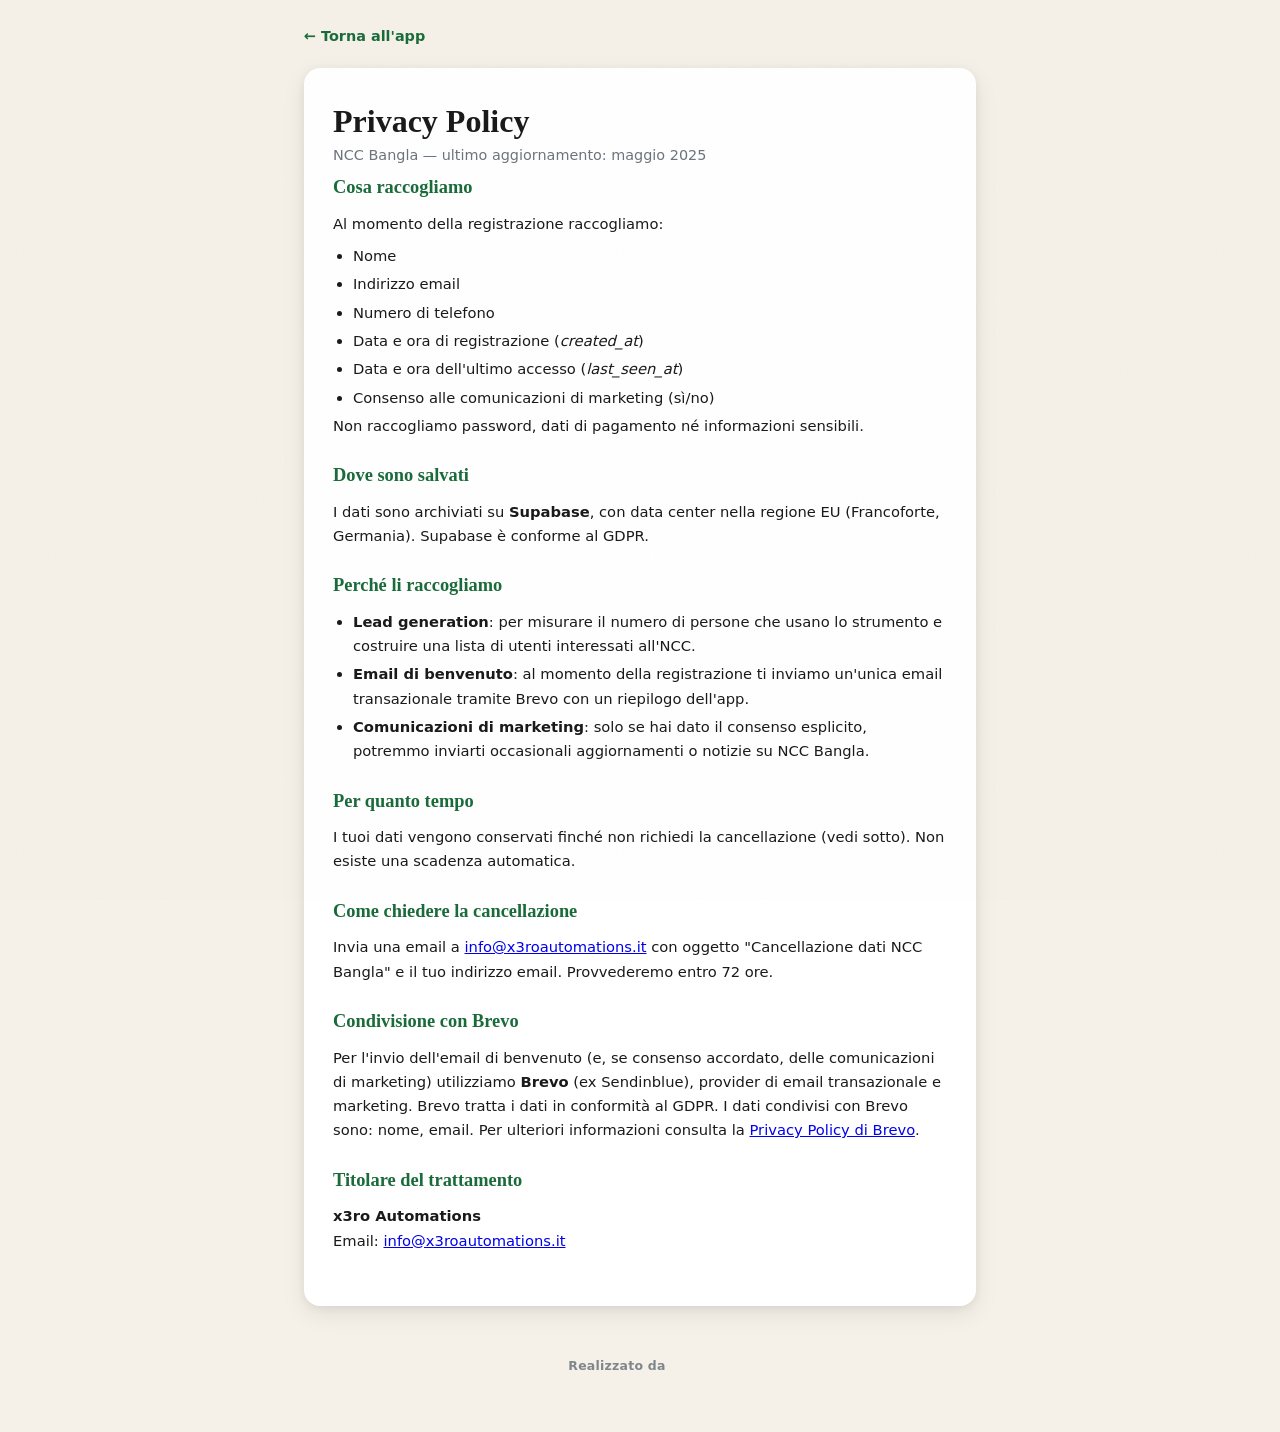
==== privacy.html @ bba124c1 "feat(splash): add splash.js logic and privacy.html page - splash.js (245 lines): module pattern, tab" ====
<!DOCTYPE html>
<html lang="it">
<head>
  <meta charset="UTF-8">
  <meta name="viewport" content="width=device-width, initial-scale=1.0">
  <title>Privacy Policy — NCC Bangla</title>
  <link rel="stylesheet" href="style.css?v=2">
</head>
<body>

  <div class="privacy-page">

    <a class="privacy-back-link" href="./index.html">&#8592; Torna all'app</a>

    <div class="card privacy-card">
      <h1>Privacy Policy</h1>
      <p class="privacy-subtitle">NCC Bangla — ultimo aggiornamento: maggio 2025</p>

      <section class="privacy-section">
        <h2>Cosa raccogliamo</h2>
        <p>Al momento della registrazione raccogliamo:</p>
        <ul>
          <li>Nome</li>
          <li>Indirizzo email</li>
          <li>Numero di telefono</li>
          <li>Data e ora di registrazione (<em>created_at</em>)</li>
          <li>Data e ora dell'ultimo accesso (<em>last_seen_at</em>)</li>
          <li>Consenso alle comunicazioni di marketing (sì/no)</li>
        </ul>
        <p>Non raccogliamo password, dati di pagamento né informazioni sensibili.</p>
      </section>

      <section class="privacy-section">
        <h2>Dove sono salvati</h2>
        <p>I dati sono archiviati su <strong>Supabase</strong>, con data center nella regione EU (Francoforte, Germania). Supabase è conforme al GDPR.</p>
      </section>

      <section class="privacy-section">
        <h2>Perché li raccogliamo</h2>
        <ul>
          <li><strong>Lead generation</strong>: per misurare il numero di persone che usano lo strumento e costruire una lista di utenti interessati all'NCC.</li>
          <li><strong>Email di benvenuto</strong>: al momento della registrazione ti inviamo un'unica email transazionale tramite Brevo con un riepilogo dell'app.</li>
          <li><strong>Comunicazioni di marketing</strong>: solo se hai dato il consenso esplicito, potremmo inviarti occasionali aggiornamenti o notizie su NCC Bangla.</li>
        </ul>
      </section>

      <section class="privacy-section">
        <h2>Per quanto tempo</h2>
        <p>I tuoi dati vengono conservati finché non richiedi la cancellazione (vedi sotto). Non esiste una scadenza automatica.</p>
      </section>

      <section class="privacy-section">
        <h2>Come chiedere la cancellazione</h2>
        <p>Invia una email a <a href="mailto:info@x3roautomations.it">info@x3roautomations.it</a> con oggetto "Cancellazione dati NCC Bangla" e il tuo indirizzo email. Provvederemo entro 72 ore.</p>
      </section>

      <section class="privacy-section">
        <h2>Condivisione con Brevo</h2>
        <p>Per l'invio dell'email di benvenuto (e, se consenso accordato, delle comunicazioni di marketing) utilizziamo <strong>Brevo</strong> (ex Sendinblue), provider di email transazionale e marketing. Brevo tratta i dati in conformità al GDPR. I dati condivisi con Brevo sono: nome, email. Per ulteriori informazioni consulta la <a href="https://www.brevo.com/it/legal/privacypolicy/" target="_blank" rel="noopener">Privacy Policy di Brevo</a>.</p>
      </section>

      <section class="privacy-section">
        <h2>Titolare del trattamento</h2>
        <p>
          <strong>x3ro Automations</strong><br>
          Email: <a href="mailto:info@x3roautomations.it">info@x3roautomations.it</a>
        </p>
      </section>

    </div>

    <footer class="app-footer">
      <span class="app-footer-text">Realizzato da</span>
      <a class="app-footer-link" href="https://x3roautomations.it" target="_blank" rel="noopener" title="X3RO Automations">
        <picture>
          <source media="(max-width: 640px)" srcset="x3ro-logo-sm.png">
          <img src="x3ro-logo.png" alt="X3RO Automations" class="app-footer-logo" loading="lazy" decoding="async" width="400" height="218">
        </picture>
      </a>
    </footer>

  </div>

</body>
</html>
---- style.css ----
/* ═══════════════════════════════════════
   NCC Exam Prep — style.css
   ═══════════════════════════════════════ */

/* 1. Reset + Custom Properties */
*, *::before, *::after { box-sizing: border-box; margin: 0; padding: 0; }

/* Global mobile tap improvements */
button, a, [role="button"] {
  -webkit-tap-highlight-color: transparent;
  touch-action: manipulation;
}

:root {
  --green:    #1a6b3a;
  --green-lt: #e8f5ee;
  --red:      #ce2b37;
  --red-lt:   #fdecea;
  --accent:   #e9c46a;

  --correct:  #2d6a4f;
  --correct-bg: #d8f3dc;
  --wrong:    #c1121f;
  --wrong-bg: #ffe5e5;
  --pending:  #495057;

  --bg:       #f5f0e8;
  --card:     #ffffff;
  --border:   #e0d8cc;
  --text:     #1a1a1a;
  --text-muted: #6c757d;

  --nav-h:    60px;
  --radius:   16px;
  --radius-sm: 10px;

  --shadow-sm:  0 1px 3px rgba(0,0,0,0.05), 0 1px 0 rgba(255,255,255,0.8) inset;
  --shadow-md:  0 2px 8px rgba(0,0,0,0.06), 0 8px 24px rgba(0,0,0,0.08), 0 1px 0 rgba(255,255,255,0.9) inset;
  --shadow-lg:  0 4px 16px rgba(0,0,0,0.08), 0 16px 40px rgba(0,0,0,0.12);
  --shadow:     var(--shadow-md);

  --transition-fast: 0.15s ease;
  --transition-base: 0.25s ease;
  --transition-slow: 0.4s ease;
  --transition: var(--transition-base);

  --spring: cubic-bezier(0.34, 1.56, 0.64, 1);
  --smooth: cubic-bezier(0.22, 1, 0.36, 1);
}

/* 2. Base */
html, body {
  height: 100%;
  font-family: 'Nunito', 'Segoe UI', system-ui, -apple-system, sans-serif;
  background: var(--bg);
  color: var(--text);
  font-size: 16px;
  line-height: 1.5;
}

/* Subtle paper texture overlay */
body::before {
  content: '';
  position: fixed;
  inset: 0;
  background-image: url("data:image/svg+xml,%3Csvg xmlns='http://www.w3.org/2000/svg' width='300' height='300'%3E%3Cfilter id='n'%3E%3CfeTurbulence type='fractalNoise' baseFrequency='0.75' numOctaves='4' stitchTiles='stitch'/%3E%3CfeColorMatrix type='saturate' values='0'/%3E%3C/filter%3E%3Crect width='300' height='300' filter='url(%23n)' opacity='0.03'/%3E%3C/svg%3E");
  pointer-events: none;
  z-index: 9999;
  mix-blend-mode: multiply;
}

h1, h2, h3 {
  font-family: 'Lora', Georgia, serif;
}

/* 3. Layout */
body {
  display: flex;
  flex-direction: column;
  min-height: 100vh;
}

.view {
  display: none;
  flex-direction: column;
  gap: 16px;
  padding: 16px;
  padding-top: calc(var(--nav-h) + 16px);
  padding-bottom: 80px;
  max-width: 700px;
  margin: 0 auto;
  width: 100%;
}

/* View transition */
@keyframes viewEnter {
  from { opacity: 0; transform: translateY(14px); }
  to   { opacity: 1; transform: translateY(0); }
}

.view.active {
  display: flex;
  animation: viewEnter 0.35s var(--smooth) forwards;
}

/* 4. Nav */
#app-nav {
  position: fixed;
  top: 0; left: 0; right: 0;
  height: var(--nav-h);
  background: rgba(26, 107, 58, 0.96);
  backdrop-filter: blur(16px);
  -webkit-backdrop-filter: blur(16px);
  color: white;
  display: flex;
  align-items: center;
  justify-content: space-between;
  padding: 0 16px;
  z-index: 100;
  box-shadow: 0 1px 0 rgba(255,255,255,0.08), 0 4px 16px rgba(0,0,0,0.2);
}

.nav-brand {
  display: flex;
  align-items: center;
  gap: 8px;
  cursor: pointer;
  text-decoration: none;
  flex-shrink: 0;
}

.nav-logo-img {
  width: 44px;
  height: 44px;
  object-fit: contain;
  border-radius: 50%;
  background: white;
  padding: 2px;
  box-shadow: 0 2px 8px rgba(0,0,0,0.2);
}

.nav-title {
  font-weight: 700;
  font-size: 1.05rem;
  color: white;
  font-family: 'Lora', Georgia, serif;
  letter-spacing: 0.01em;
}

.nav-links {
  display: flex;
  gap: 2px;
  overflow-x: auto;
  -webkit-overflow-scrolling: touch;
  scrollbar-width: none;
}

.nav-links::-webkit-scrollbar { display: none; }

.nav-btn {
  display: flex;
  flex-direction: column;
  align-items: center;
  gap: 2px;
  background: none;
  border: none;
  color: rgba(255,255,255,0.65);
  cursor: pointer;
  padding: 6px 8px;
  border-radius: 10px;
  font-size: 0.63rem;
  font-weight: 600;
  font-family: 'Nunito', sans-serif;
  transition: all 0.22s var(--spring);
  min-width: 46px;
  letter-spacing: 0.02em;
}

.nav-btn svg {
  width: 20px; height: 20px;
  fill: currentColor;
}

.nav-btn:hover {
  color: rgba(255,255,255,0.9);
  background: rgba(255,255,255,0.12);
  transform: translateY(-1px);
}

.nav-btn.active {
  color: var(--green);
  background: rgba(255,255,255,0.95);
  box-shadow: 0 2px 8px rgba(0,0,0,0.15);
  transform: translateY(-1px);
}

/* 5. Card */
.card {
  background: var(--card);
  border-radius: var(--radius);
  padding: 20px;
  box-shadow: var(--shadow-md);
  border: 1px solid rgba(255,255,255,0.7);
  transition: transform var(--transition-base), box-shadow var(--transition-base);
}

.card:hover {
  transform: translateY(-1px);
  box-shadow: 0 4px 16px rgba(0,0,0,0.08), 0 16px 40px rgba(0,0,0,0.1);
}

/* 6. Buttons */
.btn {
  display: inline-flex;
  align-items: center;
  gap: 8px;
  padding: 10px 20px;
  border-radius: var(--radius-sm);
  border: none;
  font-size: 0.95rem;
  font-weight: 700;
  font-family: 'Nunito', sans-serif;
  cursor: pointer;
  transition: all var(--transition-base);
  text-align: center;
  justify-content: center;
  position: relative;
  overflow: hidden;
  letter-spacing: 0.01em;
}

.btn svg { width: 18px; height: 18px; fill: currentColor; flex-shrink: 0; }

.btn:active { transform: scale(0.97); }

.btn-primary   { background: var(--green); color: white; box-shadow: 0 2px 8px rgba(26,107,58,0.3); }
.btn-primary:hover { background: #155f32; transform: translateY(-1px); box-shadow: 0 4px 16px rgba(26,107,58,0.35); }
.btn-primary:active { transform: scale(0.97); box-shadow: 0 1px 4px rgba(26,107,58,0.2); }

.btn-secondary { background: var(--green-lt); color: var(--green); border: 1.5px solid rgba(26,107,58,0.25); }
.btn-secondary:hover { background: #d8eed9; transform: translateY(-1px); }

.btn-accent    { background: var(--accent); color: #5a3e0a; box-shadow: 0 2px 8px rgba(233,196,106,0.35); }
.btn-accent:hover { background: #ddb83a; transform: translateY(-1px); box-shadow: 0 4px 16px rgba(233,196,106,0.4); }

.btn-ghost     { background: rgba(255,255,255,0.6); color: var(--text-muted); border: 1.5px solid var(--border); backdrop-filter: blur(4px); }
.btn-ghost:hover { background: rgba(255,255,255,0.9); color: var(--text); transform: translateY(-1px); }

.btn-danger    { background: var(--wrong); color: white; box-shadow: 0 2px 8px rgba(193,18,31,0.25); }
.btn-danger:hover { background: #9b0d18; transform: translateY(-1px); }

.btn-large     { padding: 15px 24px; font-size: 1.02rem; width: 100%; letter-spacing: 0.02em; }
.btn-sm        { padding: 6px 12px; font-size: 0.82rem; }

.btn:disabled { opacity: 0.45; cursor: not-allowed; transform: none !important; }

/* 7. Home */
.home-header { text-align: center; padding: 8px 0; }

.home-logo {
  width: 100px;
  height: 100px;
  object-fit: contain;
  margin-bottom: 8px;
  filter: drop-shadow(0 4px 12px rgba(26,107,58,0.2));
}

.home-header h1 {
  font-size: 1.9rem;
  color: var(--green);
  letter-spacing: -0.01em;
  line-height: 1.2;
}
.home-subtitle {
  font-size: 1.05rem;
  color: var(--text-muted);
  font-family: 'Noto Sans Bengali', 'Vrinda', sans-serif;
  margin-top: 4px;
}

.home-actions { display: flex; flex-direction: column; gap: 12px; }

/* 8. Stats summary */
.stat-row {
  display: flex;
  gap: 12px;
  margin-bottom: 16px;
}

.stat-box {
  flex: 1;
  text-align: center;
  padding: 14px 8px;
  background: linear-gradient(135deg, rgba(255,255,255,0.8), rgba(232,245,238,0.6));
  border-radius: var(--radius-sm);
  border: 1px solid rgba(255,255,255,0.8);
  box-shadow: var(--shadow-sm);
}

.stat-num {
  display: block;
  font-size: 1.7rem;
  font-weight: 700;
  font-family: 'Lora', Georgia, serif;
  color: var(--green);
  line-height: 1.1;
}

.stat-label {
  display: block;
  font-size: 0.7rem;
  color: var(--text-muted);
  margin-top: 3px;
  font-weight: 600;
  letter-spacing: 0.04em;
  text-transform: uppercase;
}

.progress-bar-wrap { margin-top: 8px; }

.progress-bar {
  height: 10px;
  background: rgba(0,0,0,0.06);
  border-radius: 9999px;
  overflow: hidden;
}

.progress-fill {
  height: 100%;
  background: linear-gradient(90deg, var(--green), #2d9b54);
  border-radius: 9999px;
  transition: width 0.7s var(--smooth);
  box-shadow: 0 1px 4px rgba(26,107,58,0.3);
}

.progress-label {
  display: block;
  font-size: 0.78rem;
  color: var(--text-muted);
  margin-top: 5px;
  text-align: right;
  font-weight: 600;
}

/* Category bars */
.category-bars h3 { margin-bottom: 12px; font-size: 0.95rem; }

.cat-bar-row {
  display: flex;
  align-items: center;
  gap: 10px;
  margin-bottom: 10px;
}

.cat-bar-label {
  width: 120px;
  font-size: 0.78rem;
  color: var(--text-muted);
  flex-shrink: 0;
  white-space: nowrap;
  overflow: hidden;
  text-overflow: ellipsis;
  font-weight: 600;
}

.cat-bar-track {
  flex: 1;
  height: 7px;
  background: rgba(0,0,0,0.06);
  border-radius: 9999px;
  overflow: hidden;
}

.cat-bar-fill {
  height: 100%;
  background: linear-gradient(90deg, var(--green), #2d9b54);
  border-radius: 9999px;
  transition: width 0.7s var(--smooth);
}

.cat-bar-pct {
  width: 36px;
  text-align: right;
  font-size: 0.78rem;
  color: var(--text-muted);
  font-weight: 700;
}

/* 9. Category filter pills */
#category-filter {
  display: flex;
  flex-wrap: wrap;
  gap: 8px;
  padding: 12px 16px;
  background: var(--card);
  border-radius: var(--radius);
  box-shadow: var(--shadow-md);
  border: 1px solid rgba(255,255,255,0.7);
  position: sticky;
  top: var(--nav-h);
  z-index: 10;
}

.pill {
  padding: 5px 13px;
  border-radius: 9999px;
  border: 1.5px solid var(--border);
  background: rgba(255,255,255,0.6);
  color: var(--text-muted);
  font-size: 0.8rem;
  cursor: pointer;
  transition: all var(--transition-base);
  font-weight: 600;
  font-family: 'Nunito', sans-serif;
  letter-spacing: 0.01em;
}

.pill:hover {
  border-color: var(--green);
  color: var(--green);
  background: var(--green-lt);
  transform: translateY(-1px);
}

.pill.active {
  background: var(--green);
  color: white;
  border-color: var(--green);
  box-shadow: 0 2px 8px rgba(26,107,58,0.25);
  transform: translateY(-1px);
}

/* 10. Study controls */
.study-controls {
  display: flex;
  justify-content: space-between;
  align-items: center;
  padding: 0 4px;
}

.study-pos {
  font-size: 0.83rem;
  color: var(--text-muted);
  font-weight: 600;
  letter-spacing: 0.02em;
}

/* Toggle switch */
.toggle-label {
  display: flex;
  align-items: center;
  gap: 10px;
  cursor: pointer;
  font-size: 0.88rem;
  color: var(--text-muted);
  user-select: none;
  font-weight: 600;
}

.toggle-label input[type="checkbox"] { display: none; }

.toggle-slider {
  width: 40px;
  height: 22px;
  background: rgba(0,0,0,0.12);
  border-radius: 9999px;
  position: relative;
  transition: background var(--transition-base);
  flex-shrink: 0;
}

.toggle-slider::after {
  content: '';
  position: absolute;
  width: 16px; height: 16px;
  background: white;
  border-radius: 50%;
  top: 3px; left: 3px;
  transition: left 0.22s var(--spring);
  box-shadow: 0 1px 4px rgba(0,0,0,0.25);
}

input:checked + .toggle-slider { background: var(--green); }
input:checked + .toggle-slider::after { left: 21px; }

/* 11. Question card */
.question-card { gap: 0; }

.q-meta {
  display: flex;
  align-items: center;
  gap: 8px;
  margin-bottom: 14px;
}

.q-number {
  font-size: 0.75rem;
  font-weight: 700;
  color: var(--text-muted);
  background: rgba(0,0,0,0.05);
  padding: 3px 9px;
  border-radius: 9999px;
  letter-spacing: 0.04em;
}

.q-category-badge {
  font-size: 0.7rem;
  padding: 3px 9px;
  border-radius: 9999px;
  background: var(--green-lt);
  color: var(--green);
  font-weight: 700;
  letter-spacing: 0.02em;
}

.bookmark-btn {
  margin-left: auto;
  background: none;
  border: none;
  cursor: pointer;
  padding: 6px;
  color: var(--border);
  transition: all var(--transition-base);
  border-radius: 8px;
}

.bookmark-btn svg { width: 22px; height: 22px; fill: currentColor; display: block; }
.bookmark-btn:hover { color: var(--accent); transform: scale(1.1); }
.bookmark-btn.active { color: var(--accent); }

.q-text {
  font-size: 1.1rem;
  font-weight: 600;
  font-family: 'Lora', Georgia, serif;
  line-height: 1.6;
  margin-bottom: 14px;
  color: var(--text);
  letter-spacing: 0.005em;
}

.q-translation {
  border-left: 3px solid var(--green);
  padding: 6px 0 6px 14px;
  margin-bottom: 14px;
  border-radius: 0 4px 4px 0;
  background: linear-gradient(90deg, rgba(26,107,58,0.04), transparent);
}

#bn-question {
  font-size: 0.95rem;
  line-height: 1.7;
  font-family: 'Noto Sans Bengali', 'Vrinda', sans-serif;
  color: var(--text-muted);
}

.q-actions {
  display: flex;
  gap: 8px;
  margin-bottom: 18px;
  flex-wrap: wrap;
}

.action-btn {
  display: inline-flex;
  align-items: center;
  gap: 6px;
  padding: 7px 14px;
  border-radius: var(--radius-sm);
  border: 1.5px solid var(--border);
  background: rgba(255,255,255,0.7);
  color: var(--text-muted);
  font-size: 0.84rem;
  font-weight: 700;
  cursor: pointer;
  transition: all var(--transition-base);
  font-family: 'Nunito', sans-serif;
  backdrop-filter: blur(4px);
}

.action-btn svg { width: 16px; height: 16px; fill: currentColor; flex-shrink: 0; }

.action-btn:hover {
  border-color: var(--green);
  color: var(--green);
  background: var(--green-lt);
  transform: translateY(-1px);
}
.action-btn.loading { opacity: 0.6; pointer-events: none; }

/* 12. Options */
.q-options {
  display: flex;
  flex-direction: column;
  gap: 10px;
  margin-bottom: 14px;
}

/* Staggered option entrance */
@keyframes optionSlideIn {
  from { opacity: 0; transform: translateX(-10px); }
  to   { opacity: 1; transform: translateX(0); }
}

.option-btn {
  width: 100%;
  text-align: left;
  padding: 13px 16px;
  border-radius: var(--radius-sm);
  border: 1.5px solid var(--border);
  background: rgba(255,255,255,0.8);
  color: var(--text);
  font-size: 0.95rem;
  cursor: pointer;
  transition: all var(--transition-base);
  display: flex;
  align-items: flex-start;
  gap: 10px;
  font-family: 'Nunito', sans-serif;
  font-weight: 500;
  line-height: 1.4;
  opacity: 0;
  animation: optionSlideIn 0.28s var(--smooth) forwards;
}

.q-options .option-btn:nth-child(1) { animation-delay: 0.04s; }
.q-options .option-btn:nth-child(2) { animation-delay: 0.11s; }
.q-options .option-btn:nth-child(3) { animation-delay: 0.18s; }

.option-btn:hover:not(:disabled) {
  border-color: var(--green);
  background: var(--green-lt);
  transform: translateX(3px);
  box-shadow: var(--shadow-sm);
}

.option-letter {
  font-weight: 700;
  color: var(--text-muted);
  min-width: 20px;
  margin-top: 2px;
  flex-shrink: 0;
}

.option-content {
  flex: 1;
  display: flex;
  flex-direction: column;
  gap: 3px;
  min-width: 0;
}

.option-it { line-height: 1.4; }

.option-bn {
  font-family: 'Noto Sans Bengali', 'Vrinda', sans-serif;
  font-size: 0.88em;
  color: var(--text-muted);
  line-height: 1.5;
  border-top: 1px solid rgba(0,0,0,0.06);
  padding-top: 3px;
  margin-top: 1px;
}

/* Answer feedback animations */
@keyframes correctBounce {
  0%   { transform: scale(1) translateX(0); }
  30%  { transform: scale(1.03) translateX(0); }
  60%  { transform: scale(0.99) translateX(0); }
  100% { transform: scale(1) translateX(0); }
}

@keyframes wrongShake {
  0%,100% { transform: translateX(0); }
  15%,45%,75% { transform: translateX(-6px); }
  30%,60%,90% { transform: translateX(5px); }
}

.option-btn.correct {
  border-color: var(--correct);
  background: var(--correct-bg);
  color: var(--correct);
  opacity: 1;
  animation: correctBounce 0.45s var(--smooth) forwards;
}

.option-btn.correct .option-letter { color: var(--correct); }

.option-btn.wrong {
  border-color: var(--wrong);
  background: var(--wrong-bg);
  color: var(--wrong);
  opacity: 1;
  animation: wrongShake 0.45s ease forwards;
}

.option-btn.wrong .option-letter { color: var(--wrong); }

.option-btn:disabled { cursor: default; }

/* 13. Feedback */
.q-feedback {
  display: flex;
  align-items: center;
  gap: 10px;
  padding: 11px 16px;
  border-radius: var(--radius-sm);
  font-weight: 700;
  font-size: 0.95rem;
  margin-bottom: 10px;
  font-family: 'Nunito', sans-serif;
}

.q-feedback.correct-fb {
  background: var(--correct-bg);
  color: var(--correct);
  box-shadow: 0 2px 8px rgba(45,106,79,0.15);
}
.q-feedback.wrong-fb {
  background: var(--wrong-bg);
  color: var(--wrong);
  box-shadow: 0 2px 8px rgba(193,18,31,0.15);
}

#q-feedback-icon { font-size: 1.2rem; }

/* 14. Study navigation */
.q-nav {
  display: flex;
  gap: 10px;
  justify-content: space-between;
}

/* 15. Practice Test — Setup Screen */
.test-setup-hero {
  text-align: center;
  padding: 28px 20px 22px;
  background: linear-gradient(135deg, #1a6b3a 0%, #145530 100%);
  color: white;
  border: none;
}

.test-setup-hero h2 {
  color: white;
  font-size: 1.6rem;
  margin-bottom: 4px;
}

.test-setup-hero .bn-text {
  color: rgba(255,255,255,0.75);
  font-size: 0.95rem;
}

.test-setup-icon {
  font-size: 2.8rem;
  margin-bottom: 10px;
  line-height: 1;
  filter: drop-shadow(0 2px 6px rgba(0,0,0,0.2));
}

.test-setup-body {
  display: flex;
  flex-direction: column;
  gap: 20px;
}

.test-setup-body .form-group {
  margin-bottom: 0;
}

/* Timer toggle row */
.test-option-row {
  display: flex;
  align-items: center;
  justify-content: space-between;
  gap: 16px;
  padding: 14px 16px;
  background: var(--bg);
  border-radius: var(--radius-sm);
  border: 1.5px solid var(--border);
  cursor: pointer;
  transition: border-color var(--transition-base), background var(--transition-base);
}

.test-option-row:hover {
  border-color: var(--green);
  background: var(--green-lt);
}

.test-option-info {
  display: flex;
  flex-direction: column;
  gap: 2px;
}

.test-option-title {
  font-weight: 700;
  font-size: 0.95rem;
  color: var(--text);
}

.test-option-desc {
  font-size: 0.78rem;
  color: var(--text-muted);
}

/* Active test screen */
.test-header {
  display: flex;
  justify-content: space-between;
  align-items: center;
  padding: 4px 0 8px;
}

.test-pos {
  font-size: 0.9rem;
  color: var(--text-muted);
  font-weight: 700;
  letter-spacing: 0.03em;
}

.test-timer {
  font-size: 1rem;
  font-weight: 700;
  font-family: 'Lora', Georgia, serif;
  color: var(--red);
  background: var(--red-lt);
  padding: 5px 14px;
  border-radius: var(--radius-sm);
  border: 1.5px solid rgba(206,43,55,0.15);
  letter-spacing: 0.04em;
  transition: all var(--transition-base);
}

@keyframes timerUrgent {
  0%,100% { opacity: 1; transform: scale(1); }
  50%      { opacity: 0.65; transform: scale(1.04); }
}

.test-timer.urgent {
  animation: timerUrgent 0.65s ease-in-out infinite;
}

.score-big {
  font-size: 3.2rem;
  font-weight: 700;
  font-family: 'Lora', Georgia, serif;
  text-align: center;
  color: var(--green);
  margin: 20px 0 10px;
  letter-spacing: -0.02em;
  line-height: 1;
}

.score-detail {
  text-align: center;
  color: var(--text-muted);
  margin-bottom: 20px;
  font-size: 0.95rem;
  font-weight: 600;
}

.score-wrong-list { margin-bottom: 20px; }

.score-wrong-item {
  padding: 10px 0;
  border-bottom: 1px solid var(--border);
  font-size: 0.88rem;
}

.score-wrong-item:last-child { border-bottom: none; }

.score-wrong-q { color: var(--text); margin-bottom: 6px; font-weight: 600; }
.score-wrong-user {
  color: var(--wrong);
  font-weight: 700;
  font-size: 0.82rem;
  margin-bottom: 2px;
}
.score-wrong-user.score-wrong-skipped { color: var(--text-muted); }
.score-wrong-correct { color: var(--correct); font-weight: 700; font-size: 0.82rem; }

.score-actions { display: flex; gap: 10px; }

/* 16. Stats */
.stats-hardest-item, .stats-recent-item {
  display: flex;
  justify-content: space-between;
  align-items: center;
  padding: 10px 0;
  border-bottom: 1px solid var(--border);
  font-size: 0.88rem;
  gap: 10px;
}

.stats-hardest-item:last-child, .stats-recent-item:last-child { border-bottom: none; }

.stats-item-q { flex: 1; color: var(--text); }
.stats-item-pct { font-weight: 700; color: var(--wrong); }

.danger-zone h3 { color: var(--wrong); margin-bottom: 6px; }
.danger-zone p { color: var(--text-muted); font-size: 0.88rem; margin-bottom: 12px; }

/* 17. Bookmarks */
.bookmark-header {
  display: flex;
  justify-content: space-between;
  align-items: center;
  margin-bottom: 16px;
}

.bookmark-header h2 { font-size: 1.1rem; }

.bookmark-list-item {
  padding: 12px 0;
  border-bottom: 1px solid var(--border);
  cursor: pointer;
  transition: padding-left var(--transition-base);
}

.bookmark-list-item:last-child { border-bottom: none; }

.bookmark-list-item:hover { padding-left: 6px; }
.bookmark-list-item:hover .bookmark-q-text { color: var(--green); }

.bookmark-q-num { font-size: 0.72rem; color: var(--text-muted); margin-bottom: 2px; font-weight: 600; }
.bookmark-q-text { font-size: 0.9rem; color: var(--text); transition: color var(--transition-base); }

.empty-msg {
  text-align: center;
  color: var(--text-muted);
  padding: 28px 0;
  font-size: 0.92rem;
  line-height: 1.8;
}

/* 18. Settings */
.form-group { margin-bottom: 22px; }
.form-group label { display: block; font-weight: 700; margin-bottom: 8px; font-size: 0.9rem; letter-spacing: 0.01em; }

.form-group select {
  width: 100%;
  padding: 10px 12px;
  border: 1.5px solid var(--border);
  border-radius: var(--radius-sm);
  background: rgba(255,255,255,0.8);
  font-size: 0.92rem;
  color: var(--text);
  font-family: 'Nunito', sans-serif;
  font-weight: 600;
  transition: border-color var(--transition-base);
}

.form-group select:focus { outline: none; border-color: var(--green); }

.slider-row {
  display: flex;
  align-items: center;
  gap: 8px;
  font-size: 0.82rem;
  color: var(--text-muted);
  font-weight: 600;
}

input[type="range"] {
  flex: 1;
  accent-color: var(--green);
  height: 4px;
}

.slider-edge { font-size: 1rem; line-height: 1; }
.slider-val { font-size: 0.88rem; color: var(--green); font-weight: 700; }

.cache-info {
  display: flex;
  justify-content: space-between;
  align-items: center;
  background: rgba(0,0,0,0.04);
  padding: 10px 14px;
  border-radius: var(--radius-sm);
  font-size: 0.88rem;
}

.count-pills { display: flex; gap: 8px; flex-wrap: wrap; }

.help-text p { margin-bottom: 6px; font-size: 0.92rem; }

/* Settings hero */
.settings-hero {
  text-align: center;
  padding: 24px 20px 18px;
  background: linear-gradient(135deg, #1a6b3a 0%, #145530 100%);
  color: white;
  border: none;
}

.settings-hero h2 { color: white; font-size: 1.5rem; margin-bottom: 2px; }
.settings-hero .bn-text { color: rgba(255,255,255,0.7); font-size: 0.92rem; }
.settings-hero-icon { font-size: 2.4rem; margin-bottom: 8px; line-height: 1; }

/* Settings sections */
.settings-section {
  padding: 0;
  overflow: hidden;
}

.settings-section-title {
  display: flex;
  align-items: center;
  gap: 8px;
  padding: 14px 18px 12px;
  font-weight: 700;
  font-size: 0.78rem;
  text-transform: uppercase;
  letter-spacing: 0.08em;
  color: var(--text-muted);
  border-bottom: 1px solid var(--border);
}

.settings-section-icon { font-size: 1rem; }

.settings-row {
  display: flex;
  align-items: center;
  justify-content: space-between;
  gap: 16px;
  padding: 16px 18px;
}

.settings-row-info {
  display: flex;
  flex-direction: column;
  gap: 2px;
  min-width: 0;
}

.settings-row-label {
  font-size: 0.92rem;
  font-weight: 600;
  color: var(--text);
}

.settings-row-desc {
  font-size: 0.78rem;
  color: var(--text-muted);
}

.settings-select {
  padding: 7px 10px;
  border: 1.5px solid var(--border);
  border-radius: var(--radius-sm);
  background: rgba(255,255,255,0.8);
  font-size: 0.85rem;
  color: var(--text);
  font-family: 'Nunito', sans-serif;
  font-weight: 600;
  max-width: 160px;
  transition: border-color var(--transition-base);
}

.settings-select:focus { outline: none; border-color: var(--green); }

.settings-divider {
  height: 1px;
  background: var(--border);
  margin: 0 18px;
}

/* Help steps */
.help-steps {
  display: flex;
  flex-direction: column;
  padding: 4px 0;
}

.help-step {
  display: flex;
  align-items: flex-start;
  gap: 14px;
  padding: 11px 18px;
  transition: background var(--transition-base);
}

.help-step:hover { background: rgba(26,107,58,0.03); }

.help-step-num {
  width: 28px;
  height: 28px;
  border-radius: 50%;
  background: var(--green-lt);
  color: var(--green);
  font-size: 0.82rem;
  font-weight: 700;
  display: flex;
  align-items: center;
  justify-content: center;
  flex-shrink: 0;
  margin-top: 1px;
  font-family: 'Noto Sans Bengali', 'Vrinda', sans-serif;
}

.help-step-text {
  font-size: 0.9rem;
  line-height: 1.65;
  color: var(--text);
}

/* Danger section */
.settings-danger-section {
  border-color: rgba(193, 18, 31, 0.25);
}

.settings-danger-section .settings-section-title {
  color: var(--wrong);
  border-bottom-color: rgba(193, 18, 31, 0.15);
}

/* App info footer */
.settings-app-info {
  display: flex;
  flex-direction: column;
  align-items: center;
  gap: 4px;
  padding: 24px 0 8px;
  opacity: 0.55;
}

.settings-app-logo {
  width: 48px;
  height: 48px;
  object-fit: contain;
  border-radius: 50%;
  background: white;
  padding: 2px;
  box-shadow: 0 2px 8px rgba(0,0,0,0.1);
  margin-bottom: 4px;
}

.settings-app-name {
  font-family: 'Lora', Georgia, serif;
  font-weight: 700;
  font-size: 0.95rem;
  color: var(--text);
}

.settings-app-version {
  font-size: 0.75rem;
  color: var(--text-muted);
  font-family: 'Noto Sans Bengali', 'Vrinda', sans-serif;
}

/* 19. Bengali text */
.bn-text {
  font-family: 'Noto Sans Bengali', 'Vrinda', sans-serif;
  font-size: 1.05em;
  line-height: 1.75;
}

/* 20. Toast */
@keyframes toastIn {
  from { opacity: 0; transform: translateX(-50%) translateY(14px); }
  to   { opacity: 1; transform: translateX(-50%) translateY(0); }
}

.toast {
  position: fixed;
  bottom: 24px;
  left: 50%;
  transform: translateX(-50%);
  background: #1e1e1e;
  color: white;
  padding: 10px 22px;
  border-radius: 9999px;
  font-size: 0.88rem;
  font-weight: 600;
  font-family: 'Nunito', sans-serif;
  z-index: 999;
  box-shadow: 0 4px 20px rgba(0,0,0,0.28);
  white-space: nowrap;
  max-width: calc(100vw - 32px);
  text-align: center;
  animation: toastIn 0.28s var(--smooth) forwards;
}

.toast.hidden { display: none; }
.toast.success { background: var(--correct); }
.toast.error   { background: var(--wrong); }

/* 21. Modal */
@keyframes modalOverlayIn {
  from { opacity: 0; }
  to   { opacity: 1; }
}

@keyframes modalIn {
  from { opacity: 0; transform: scale(0.9) translateY(10px); }
  to   { opacity: 1; transform: scale(1) translateY(0); }
}

.modal-overlay {
  position: fixed;
  inset: 0;
  background: rgba(0,0,0,0.5);
  display: flex;
  align-items: center;
  justify-content: center;
  z-index: 200;
  padding: 20px;
  animation: modalOverlayIn 0.2s ease forwards;
  backdrop-filter: blur(4px);
  -webkit-backdrop-filter: blur(4px);
}

.modal-overlay.hidden { display: none; }

.modal {
  background: var(--card);
  border-radius: var(--radius);
  padding: 26px;
  max-width: 380px;
  width: 100%;
  box-shadow: var(--shadow-lg);
  border: 1px solid rgba(255,255,255,0.8);
  animation: modalIn 0.28s var(--spring) forwards;
}

.modal p { font-size: 1rem; margin-bottom: 22px; line-height: 1.6; }

.modal-actions { display: flex; gap: 10px; }

/* 22. Notebook */
@keyframes fabPulse {
  0%,100% { box-shadow: 0 4px 16px rgba(233,196,106,0.35), 0 2px 8px rgba(0,0,0,0.12); }
  50%      { box-shadow: 0 6px 28px rgba(233,196,106,0.6), 0 2px 8px rgba(0,0,0,0.12); }
}

.btn-float-note {
  position: fixed;
  bottom: 80px;
  right: 16px;
  width: 52px;
  height: 52px;
  border-radius: 50%;
  background: var(--accent);
  color: #5a3e0a;
  border: none;
  cursor: grab;
  display: flex;
  align-items: center;
  justify-content: center;
  z-index: 50;
  transition: all 0.22s var(--spring);
  animation: fabPulse 2.8s ease-in-out infinite;
  touch-action: none;
}

.btn-float-note:active { cursor: grabbing; }

.btn-float-note:hover {
  background: #ddb83a;
  transform: scale(1.1) rotate(8deg);
}

.btn-float-note svg { width: 22px; height: 22px; fill: currentColor; }

.note-textarea {
  width: 100%;
  min-height: 110px;
  padding: 11px 13px;
  border: 1.5px solid var(--border);
  border-radius: var(--radius-sm);
  font-size: 0.92rem;
  font-family: 'Nunito', sans-serif;
  color: var(--text);
  background: rgba(255,255,255,0.8);
  resize: vertical;
  margin-bottom: 16px;
  line-height: 1.6;
  display: block;
  transition: border-color var(--transition-base);
}

.note-textarea:focus { outline: none; border-color: var(--green); box-shadow: 0 0 0 3px rgba(26,107,58,0.1); }

.note-modal-context {
  font-size: 0.78rem;
  color: var(--green);
  background: var(--green-lt);
  padding: 6px 11px;
  border-radius: 6px;
  margin-bottom: 12px;
  font-weight: 600;
}

.note-item { margin-bottom: 0; }

.note-item-header {
  display: flex;
  justify-content: space-between;
  align-items: center;
  margin-bottom: 8px;
}

.note-date { font-size: 0.75rem; color: var(--text-muted); font-weight: 600; }

.note-delete-btn {
  background: none;
  border: none;
  cursor: pointer;
  color: var(--text-muted);
  font-size: 0.85rem;
  padding: 2px 8px;
  border-radius: 4px;
  transition: all var(--transition-base);
  line-height: 1;
  font-family: 'Nunito', sans-serif;
}

.note-delete-btn:hover { color: var(--wrong); background: var(--wrong-bg); }

.note-context {
  font-size: 0.78rem;
  color: var(--green);
  background: var(--green-lt);
  padding: 4px 8px;
  border-radius: 6px;
  margin-bottom: 8px;
  font-weight: 600;
}

.note-text {
  font-size: 0.92rem;
  line-height: 1.6;
  color: var(--text);
  white-space: pre-wrap;
  word-break: break-word;
}

/* 23. Chapter cards */
.chapter-card {
  cursor: pointer;
  transition: transform var(--transition-base), box-shadow var(--transition-base), border-color var(--transition-base);
  margin-bottom: 0;
}

.chapter-card:hover {
  border-color: var(--green);
  background: linear-gradient(135deg, #ffffff, #f0faf4);
  transform: translateY(-2px);
  box-shadow: 0 8px 24px rgba(26,107,58,0.12);
}

.chapter-card-header {
  display: flex;
  justify-content: space-between;
  align-items: flex-start;
  margin-bottom: 10px;
  gap: 10px;
}

.chapter-title {
  font-weight: 700;
  font-size: 1rem;
  color: var(--text);
}

.chapter-bn {
  font-size: 0.82rem;
  color: var(--text-muted);
  font-family: 'Noto Sans Bengali', 'Vrinda', sans-serif;
  margin-top: 2px;
}

.chapter-count {
  font-size: 0.75rem;
  color: var(--text-muted);
  background: rgba(0,0,0,0.05);
  padding: 3px 10px;
  border-radius: 9999px;
  white-space: nowrap;
  flex-shrink: 0;
  font-weight: 700;
}

.chapter-progress {
  display: flex;
  align-items: center;
  gap: 8px;
}

/* 23b. Chapters — multi-select mode */
.chapters-toolbar {
  display: flex;
  justify-content: flex-end;
  margin-bottom: 14px;
}
.chapters-multi-btn,
.chapters-cancel-btn {
  display: inline-flex;
  align-items: center;
  gap: 6px;
}
.chapters-cancel-btn { display: none; }
.chapters-subtitle-select { display: none; }

#view-chapters.selecting .chapters-multi-btn { display: none; }
#view-chapters.selecting .chapters-cancel-btn { display: inline-flex; }
#view-chapters.selecting .chapters-subtitle-default { display: none; }
#view-chapters.selecting .chapters-subtitle-select { display: block; }

.chapter-check-mark { display: none; }
#view-chapters.selecting .chapter-check-mark {
  display: inline-block;
  width: 1.2em;
  color: var(--green);
  font-weight: 900;
  opacity: 0;
  transition: opacity 0.15s;
}
#view-chapters.selecting .chapter-card.selected .chapter-check-mark {
  opacity: 1;
}
#view-chapters.selecting .chapter-card.selected {
  border-color: var(--green);
  background: linear-gradient(135deg, #ffffff, #d8f0e0);
  box-shadow: 0 6px 18px rgba(26,107,58,0.22);
  transform: translateY(-1px);
}

.chapters-quiz-bar {
  display: none;
  flex-direction: column;
  gap: 12px;
  margin-top: 16px;
  position: sticky;
  bottom: 16px;
  z-index: 10;
}
#view-chapters.selecting .chapters-quiz-bar { display: flex; }

.chapters-quiz-row {
  display: flex;
  justify-content: space-between;
  align-items: center;
  gap: 10px;
  flex-wrap: wrap;
}
.chapters-quiz-summary {
  font-weight: 700;
  color: var(--text);
  font-size: 0.95rem;
}
.chapters-quiz-actions {
  display: flex;
  gap: 6px;
}
.chapters-count-picker {
  display: flex;
  align-items: center;
  gap: 10px;
  flex-wrap: wrap;
}
.chapters-count-label {
  font-weight: 600;
  color: var(--text-muted);
  font-size: 0.9rem;
}
.pill-group {
  display: flex;
  gap: 6px;
}
.chapters-start-btn { width: 100%; }
.chapters-start-btn:disabled {
  opacity: 0.5;
  cursor: not-allowed;
  transform: none;
  box-shadow: none;
}

/* 23c. App footer (powered by X3RO) */
.app-footer {
  margin-top: auto;
  display: flex;
  justify-content: center;
  align-items: center;
  gap: 8px;
  padding: 18px 16px 22px;
  font-size: 0.78rem;
  color: var(--text-muted);
  font-weight: 600;
  letter-spacing: 0.02em;
}
.app-footer-text {
  opacity: 0.85;
}
.app-footer-link {
  display: inline-flex;
  align-items: center;
  text-decoration: none;
  transition: transform var(--transition-base), opacity var(--transition-base);
  opacity: 0.92;
}
.app-footer-link:hover {
  transform: translateY(-1px);
  opacity: 1;
}
.app-footer-logo {
  height: 38px;
  width: auto;
  display: block;
}

/* 24. Utility */
.hidden { display: none !important; }

/* 25. Responsive — Bottom Nav on Mobile */
@media (max-width: 640px) {
  :root {
    --nav-h: 56px;
    --bottom-nav-h: 62px;
  }

  /* Top bar: brand only, centered */
  #app-nav {
    justify-content: center;
  }

  .nav-title { font-size: 1rem; }

  /* Bottom nav bar */
  .nav-links {
    position: fixed;
    bottom: 0;
    left: 0;
    right: 0;
    height: var(--bottom-nav-h);
    background: rgba(20, 85, 48, 0.97);
    backdrop-filter: blur(20px);
    -webkit-backdrop-filter: blur(20px);
    display: flex;
    justify-content: space-around;
    align-items: center;
    padding: 4px 4px calc(4px + env(safe-area-inset-bottom));
    box-shadow: 0 -1px 0 rgba(255,255,255,0.1), 0 -4px 20px rgba(0,0,0,0.25);
    z-index: 101;
    overflow-x: visible;
    gap: 0;
    border-radius: 0;
  }

  .nav-btn {
    flex: 1;
    min-width: 0;
    padding: 5px 2px;
    border-radius: 10px;
    font-size: 0.6rem;
    gap: 3px;
  }

  /* Show labels in bottom nav */
  .nav-btn span { display: flex; }

  .nav-btn svg { width: 20px; height: 20px; }

  .nav-btn.active {
    background: rgba(255,255,255,0.15);
    color: white;
    box-shadow: none;
    transform: translateY(-2px);
  }

  /* Push content above bottom nav */
  .view {
    padding-bottom: calc(var(--bottom-nav-h) + 24px);
    padding-left: 12px;
    padding-right: 12px;
  }

  /* Raise floating note button above bottom nav */
  .btn-float-note {
    bottom: calc(var(--bottom-nav-h) + 12px);
  }

  /* Raise sticky chapters quiz bar above bottom nav */
  .chapters-quiz-bar {
    bottom: calc(var(--bottom-nav-h) + 12px);
  }

  /* Keep footer visible above fixed bottom nav */
  .app-footer {
    padding-bottom: calc(var(--bottom-nav-h) + 14px);
  }
  .app-footer-logo { height: 34px; }

  /* Category filter: horizontal scroll instead of wrapping */
  #category-filter {
    top: var(--nav-h);
    flex-wrap: nowrap;
    overflow-x: auto;
    -webkit-overflow-scrolling: touch;
    scrollbar-width: none;
    gap: 6px;
    padding: 10px 12px;
  }
  #category-filter::-webkit-scrollbar { display: none; }
  #category-filter .pill { flex-shrink: 0; }

  /* Text sizing */
  .q-text { font-size: 1rem; }
  .stat-num { font-size: 1.35rem; }
  .stat-label { font-size: 0.65rem; }
  .score-big { font-size: 2.4rem; }

  /* Category bars: stacked layout so labels never truncate */
  .cat-bar-row {
    flex-wrap: wrap;
    gap: 4px 8px;
    margin-bottom: 12px;
  }
  .cat-bar-label {
    width: auto;
    flex: 1 1 auto;
    font-size: 0.75rem;
    white-space: normal;
    overflow: visible;
    text-overflow: clip;
    min-width: 0;
  }
  .cat-bar-pct { width: auto; flex-shrink: 0; }
  .cat-bar-track { flex-basis: 100%; margin-top: 2px; }

  /* Home logo */
  .home-logo { width: 80px; height: 80px; }
  .home-header h1 { font-size: 1.6rem; }

  /* Tighter card padding */
  .card { padding: 14px; }

  /* Question card option font size */
  .option-btn { font-size: 0.9rem; padding: 11px 12px; }

  /* Action buttons — shrink on very small screens */
  .action-btn { font-size: 0.8rem; padding: 6px 11px; }

  /* Q-nav: equal-width buttons */
  .q-nav { gap: 8px; }
  .q-nav .btn { flex: 1; }

  /* Score actions: stack vertically */
  .score-actions { flex-direction: column; }
  .score-actions .btn { width: 100%; }

  /* Toast: raise above bottom nav */
  .toast { bottom: calc(var(--bottom-nav-h) + 16px); white-space: normal; }

  /* Full-width modals on mobile */
  .modal { border-radius: var(--radius) var(--radius) 0 0; }
  .modal-overlay { align-items: flex-end; padding: 0; }

  /* Settings rows: allow wrap on very small screens */
  .settings-row { gap: 10px; }
  .settings-select { max-width: 130px; }

  /* Study controls: smaller toggle text */
  .toggle-label { font-size: 0.8rem; }

  /* Chapter cards: tighter */
  .chapter-card { padding: 14px; }

  /* Stat row: let numbers breathe */
  .stat-row { gap: 8px; }
  .stat-box { padding: 10px 4px; }

  /* Home action buttons: full width, bigger tap targets */
  .home-actions { gap: 10px; }
  .home-actions .btn { width: 100%; justify-content: flex-start; padding: 14px 18px; font-size: 0.95rem; }

  /* Nav logo: slightly smaller on mobile */
  .nav-logo-img { width: 30px; height: 30px; }

  /* Stats section headings */
  .stats-section h3 { font-size: 0.9rem; }
}

/* Handle safe area for notched phones (top nav) */
@supports (padding-top: env(safe-area-inset-top)) {
  @media (max-width: 640px) {
    #app-nav {
      padding-top: env(safe-area-inset-top);
      height: calc(var(--nav-h) + env(safe-area-inset-top));
    }
    .view {
      padding-top: calc(var(--nav-h) + env(safe-area-inset-top) + 16px);
    }
    /* Sticky category filter must account for taller top bar */
    #category-filter {
      top: calc(var(--nav-h) + env(safe-area-inset-top));
    }
  }
}

/* Very small phones (iPhone SE, 320px width) */
@media (max-width: 375px) {
  .nav-btn { font-size: 0.55rem; min-width: 0; }
  .nav-btn svg { width: 18px; height: 18px; }
  .q-text { font-size: 0.95rem; }
  .option-btn { font-size: 0.85rem; padding: 10px 10px; }
  .action-btn { font-size: 0.75rem; padding: 5px 9px; }
  .action-btn svg { width: 14px; height: 14px; }
  .card { padding: 12px; }
  .stat-num { font-size: 1.2rem; }
  .home-header h1 { font-size: 1.4rem; }
}

/* ══════════════════════════════════════
   Exit button
══════════════════════════════════════ */
.exit-session-btn {
  margin-left: auto;
  color: var(--text-muted);
  font-size: 0.78rem;
  padding: 4px 10px;
  border-color: transparent;
  background: transparent;
  flex-shrink: 0;
}
.exit-session-btn:hover {
  color: var(--wrong);
  border-color: rgba(193,18,31,0.2);
  background: var(--wrong-bg);
  transform: none;
}

/* ══════════════════════════════════════
   Study result screen
══════════════════════════════════════ */
#study-result {
  display: flex;
  flex-direction: column;
  gap: 16px;
  width: 100%;
}

/* Staggered entrance for result cards */
#study-result .result-hero      { animation: viewEnter 0.4s ease both; }
#study-result .result-stats-row { animation: viewEnter 0.4s 0.1s ease both; }
#study-result .result-actions   { animation: viewEnter 0.4s 0.25s ease both; }
#study-result #study-result-wrong-section { animation: viewEnter 0.4s 0.18s ease both; }

.result-hero {
  text-align: center;
  padding: 28px 20px 24px;
}

.result-hero h2 {
  font-size: 1.3rem;
  margin: 0 0 6px;
}

/* Big animated emoji */
.result-emoji {
  font-size: 3.2rem;
  line-height: 1;
  margin-bottom: 18px;
  display: block;
  animation: emojiBounce 0.7s cubic-bezier(0.36, 0.07, 0.19, 0.97) both;
}

@keyframes emojiBounce {
  0%   { transform: scale(0) rotate(-15deg); opacity: 0; }
  50%  { transform: scale(1.3) rotate(8deg);  opacity: 1; }
  70%  { transform: scale(0.9) rotate(-4deg); }
  85%  { transform: scale(1.1) rotate(2deg); }
  100% { transform: scale(1)   rotate(0deg);  opacity: 1; }
}

.result-divider {
  width: 48px;
  height: 3px;
  background: var(--green);
  border-radius: 2px;
  margin: 14px auto 12px;
  opacity: 0.4;
}

.result-motivational {
  font-size: 0.82rem;
  color: var(--text-muted);
  font-style: italic;
  margin: 0;
  line-height: 1.5;
}

.result-ring-wrap {
  position: relative;
  width: 140px;
  height: 140px;
  margin: 0 auto 20px;
}

.result-ring {
  width: 140px;
  height: 140px;
  transform: rotate(-90deg);
}

.ring-center-fill {
  position: absolute;
  top: 50%;
  left: 50%;
  width: 108px;
  height: 108px;
  transform: translate(-50%, -50%);
  background: var(--card);
  border-radius: 50%;
  z-index: 0;
}

.result-ring {
  position: relative;
  z-index: 1;
}

.result-ring .ring-bg {
  fill: none;
  stroke: rgba(0,0,0,0.07);
  stroke-width: 8;
}

.result-ring .ring-fill {
  fill: none;
  stroke: var(--green);
  stroke-width: 8;
  stroke-linecap: round;
  stroke-dasharray: 283;
  stroke-dashoffset: 283;
}

.result-ring-wrap .score-big {
  position: absolute;
  top: 50%;
  left: 50%;
  transform: translate(-50%, -50%);
  margin: 0;
  font-size: 1.6rem;
  z-index: 2;
}

.result-stats-grid {
  display: flex;
  gap: 10px;
}

.result-stat-card {
  flex: 1;
  display: flex;
  flex-direction: column;
  align-items: center;
  gap: 4px;
  padding: 14px 8px;
  border-radius: var(--radius-sm);
  background: rgba(0,0,0,0.03);
  animation: viewEnter 0.4s ease both;
}

.result-stat-card:nth-child(1) { animation-delay: 0.15s; }
.result-stat-card:nth-child(2) { animation-delay: 0.25s; }
.result-stat-card:nth-child(3) { animation-delay: 0.35s; }

.result-stat-card .result-stat-icon {
  font-size: 1.4rem;
  line-height: 1;
  margin-bottom: 2px;
}

.result-stat-card .stat-num {
  font-size: 1.6rem;
}

.result-stat-card .stat-label {
  font-size: 0.65rem;
  text-align: center;
}

.result-stat-card.correct-card { background: rgba(34,197,94,0.08); }
.result-stat-card.wrong-card   { background: rgba(193,18,31,0.06); }

.result-actions {
  display: flex;
  flex-direction: column;
  gap: 10px;
}

/* ══════════════════════════════════════
   Confetti
══════════════════════════════════════ */
.confetti-piece {
  position: fixed;
  top: -14px;
  pointer-events: none;
  z-index: 9999;
  animation: confettiFall linear forwards;
}

@keyframes confettiFall {
  0%   { opacity: 1; }
  75%  { opacity: 1; }
  100% { transform: translateY(110vh) rotate(720deg); opacity: 0; }
}

/* ══════════════════════════════════════
   Trophy popup
══════════════════════════════════════ */
.trophy-popup {
  position: fixed;
  top: 50%;
  left: 50%;
  transform: translate(-50%, -50%) scale(0);
  z-index: 9998;
  background: var(--card);
  border-radius: var(--radius);
  padding: 28px 40px;
  text-align: center;
  box-shadow: 0 8px 40px rgba(0,0,0,0.25);
  pointer-events: none;
}

.trophy-popup .trophy-icon {
  font-size: 3.5rem;
  display: block;
  line-height: 1.2;
}

.trophy-popup .trophy-msg {
  font-size: 1rem;
  font-weight: 700;
  color: var(--green);
  margin-top: 10px;
}

.trophy-popup.show {
  animation: trophyBounce 2s ease forwards;
}

@keyframes trophyBounce {
  0%   { transform: translate(-50%,-50%) scale(0);    opacity: 0; }
  10%  { transform: translate(-50%,-50%) scale(1.25); opacity: 1; }
  20%  { transform: translate(-50%,-50%) scale(0.92); opacity: 1; }
  28%  { transform: translate(-50%,-50%) scale(1.06); opacity: 1; }
  36%  { transform: translate(-50%,-50%) scale(1);    opacity: 1; }
  75%  { transform: translate(-50%,-50%) scale(1);    opacity: 1; }
  100% { transform: translate(-50%,-50%) scale(0.8);  opacity: 0; }
}

/* ══════════════════════════════════════
   Splash overlay
══════════════════════════════════════ */
#splash-overlay {
  position: fixed;
  inset: 0;
  background: var(--bg);
  z-index: 1000;
  overflow-y: auto;
  display: flex;
  align-items: center;
  justify-content: center;
  padding: 20px;
}

.splash-card {
  background: var(--card);
  border-radius: var(--radius);
  padding: 32px;
  box-shadow: var(--shadow-lg);
  border: 1px solid rgba(255,255,255,0.7);
  width: 100%;
  max-width: 480px;
}

.splash-brand {
  text-align: center;
  margin-bottom: 24px;
}

.splash-logo {
  width: 72px;
  height: 72px;
  object-fit: contain;
  border-radius: 50%;
  margin-bottom: 10px;
  filter: drop-shadow(0 4px 12px rgba(26,107,58,0.2));
}

.splash-brand h1 {
  font-family: 'Lora', Georgia, serif;
  font-size: 1.7rem;
  color: var(--green);
  letter-spacing: -0.01em;
  line-height: 1.2;
}

/* Tabs */
.splash-tabs {
  display: flex;
  border-radius: var(--radius-sm);
  background: var(--bg);
  padding: 4px;
  margin-bottom: 24px;
  gap: 4px;
}

.splash-tab {
  flex: 1;
  padding: 9px 16px;
  border: none;
  border-radius: 8px;
  background: transparent;
  color: var(--text-muted);
  font-family: 'Nunito', sans-serif;
  font-size: 0.92rem;
  font-weight: 700;
  cursor: pointer;
  transition: all var(--transition-fast);
}

.splash-tab.active {
  background: var(--card);
  color: var(--green);
  box-shadow: 0 1px 4px rgba(0,0,0,0.1);
}

.splash-tab:hover:not(.active) {
  color: var(--text);
}

/* Form fields */
.splash-field {
  display: flex;
  flex-direction: column;
  gap: 6px;
  margin-bottom: 16px;
}

.splash-field label {
  font-size: 0.85rem;
  font-weight: 700;
  color: var(--text);
}

.splash-field input {
  width: 100%;
  padding: 12px 14px;
  border: 1.5px solid var(--border);
  border-radius: var(--radius-sm);
  font-family: 'Nunito', sans-serif;
  font-size: 0.95rem;
  color: var(--text);
  background: var(--card);
  transition: border-color var(--transition-fast);
  outline: none;
}

.splash-field input:focus {
  border-color: var(--green);
  box-shadow: 0 0 0 3px rgba(26,107,58,0.12);
}

/* Turnstile widget — allow it to breathe */
.splash-card .cf-turnstile {
  margin: 16px 0;
}

/* Submit buttons */
.splash-submit-btn {
  width: 100%;
  margin-top: 8px;
}

#splash-btn-login[disabled],
#splash-btn-register[disabled] {
  opacity: 0.6;
  cursor: not-allowed;
}

/* Error display */
#splash-error {
  margin-top: 16px;
  padding: 12px 14px;
  background: var(--red-lt);
  border: 1px solid rgba(206,43,55,0.2);
  border-radius: var(--radius-sm);
  color: var(--red);
  font-size: 0.9rem;
  display: flex;
  align-items: center;
  justify-content: space-between;
  gap: 12px;
}

.splash-retry-btn {
  flex-shrink: 0;
}

/* GDPR consent */
.splash-consent {
  margin-bottom: 16px;
}

.splash-consent-label {
  display: flex;
  align-items: flex-start;
  gap: 10px;
  font-size: 0.85rem;
  color: var(--text-muted);
  cursor: pointer;
  line-height: 1.4;
}

.splash-consent-label input[type="checkbox"] {
  margin-top: 2px;
  flex-shrink: 0;
  accent-color: var(--green);
  width: 16px;
  height: 16px;
  cursor: pointer;
}

.splash-privacy-link {
  color: var(--green);
  text-decoration: underline;
  text-underline-offset: 2px;
}

.splash-privacy-link:hover {
  color: #155f32;
}

/* Honeypot — must be invisible and out of flow */
input[name="company_url"] {
  position: absolute;
  left: -9999px;
  width: 1px;
  height: 1px;
  opacity: 0;
  pointer-events: none;
}

/* ══════════════════════════════════════
   Privacy page
══════════════════════════════════════ */
.privacy-page {
  max-width: 720px;
  margin: 0 auto;
  padding: 24px;
  font-family: 'Nunito', 'Segoe UI', system-ui, sans-serif;
}

.privacy-card {
  background: var(--card);
  border-radius: var(--radius);
  padding: 28px;
  box-shadow: var(--shadow-md);
  border: 1px solid rgba(255,255,255,0.7);
  margin-bottom: 24px;
}

.privacy-back-link {
  display: inline-flex;
  align-items: center;
  gap: 6px;
  color: var(--green);
  text-decoration: none;
  font-weight: 700;
  font-size: 0.9rem;
  margin-bottom: 20px;
}

.privacy-back-link:hover {
  color: #155f32;
  text-decoration: underline;
}

.privacy-subtitle {
  color: var(--text-muted);
  font-size: 0.9rem;
  margin-bottom: 8px;
}

.privacy-section {
  margin-bottom: 24px;
}

.privacy-section h2 {
  font-family: 'Lora', Georgia, serif;
  font-size: 1.15rem;
  color: var(--green);
  margin-bottom: 10px;
}

.privacy-section p,
.privacy-section li {
  font-size: 0.92rem;
  color: var(--text);
  line-height: 1.65;
}

.privacy-section ul {
  padding-left: 20px;
  margin-top: 8px;
}

.privacy-section li {
  margin-bottom: 4px;
}

/* Footer privacy link */
.app-footer-privacy {
  color: var(--text-muted);
  font-size: 0.78rem;
  text-decoration: none;
  margin-left: 12px;
  opacity: 0.7;
  transition: opacity var(--transition-fast);
}

.app-footer-privacy:hover {
  opacity: 1;
  text-decoration: underline;
}

/* ══════════════════════════════════════
   Mobile — splash
══════════════════════════════════════ */
@media (max-width: 640px) {
  .splash-card {
    padding: 20px;
  }

  .splash-tabs {
    width: 100%;
  }

  .splash-tab {
    width: 100%;
  }

  .splash-field input {
    width: 100%;
  }
}
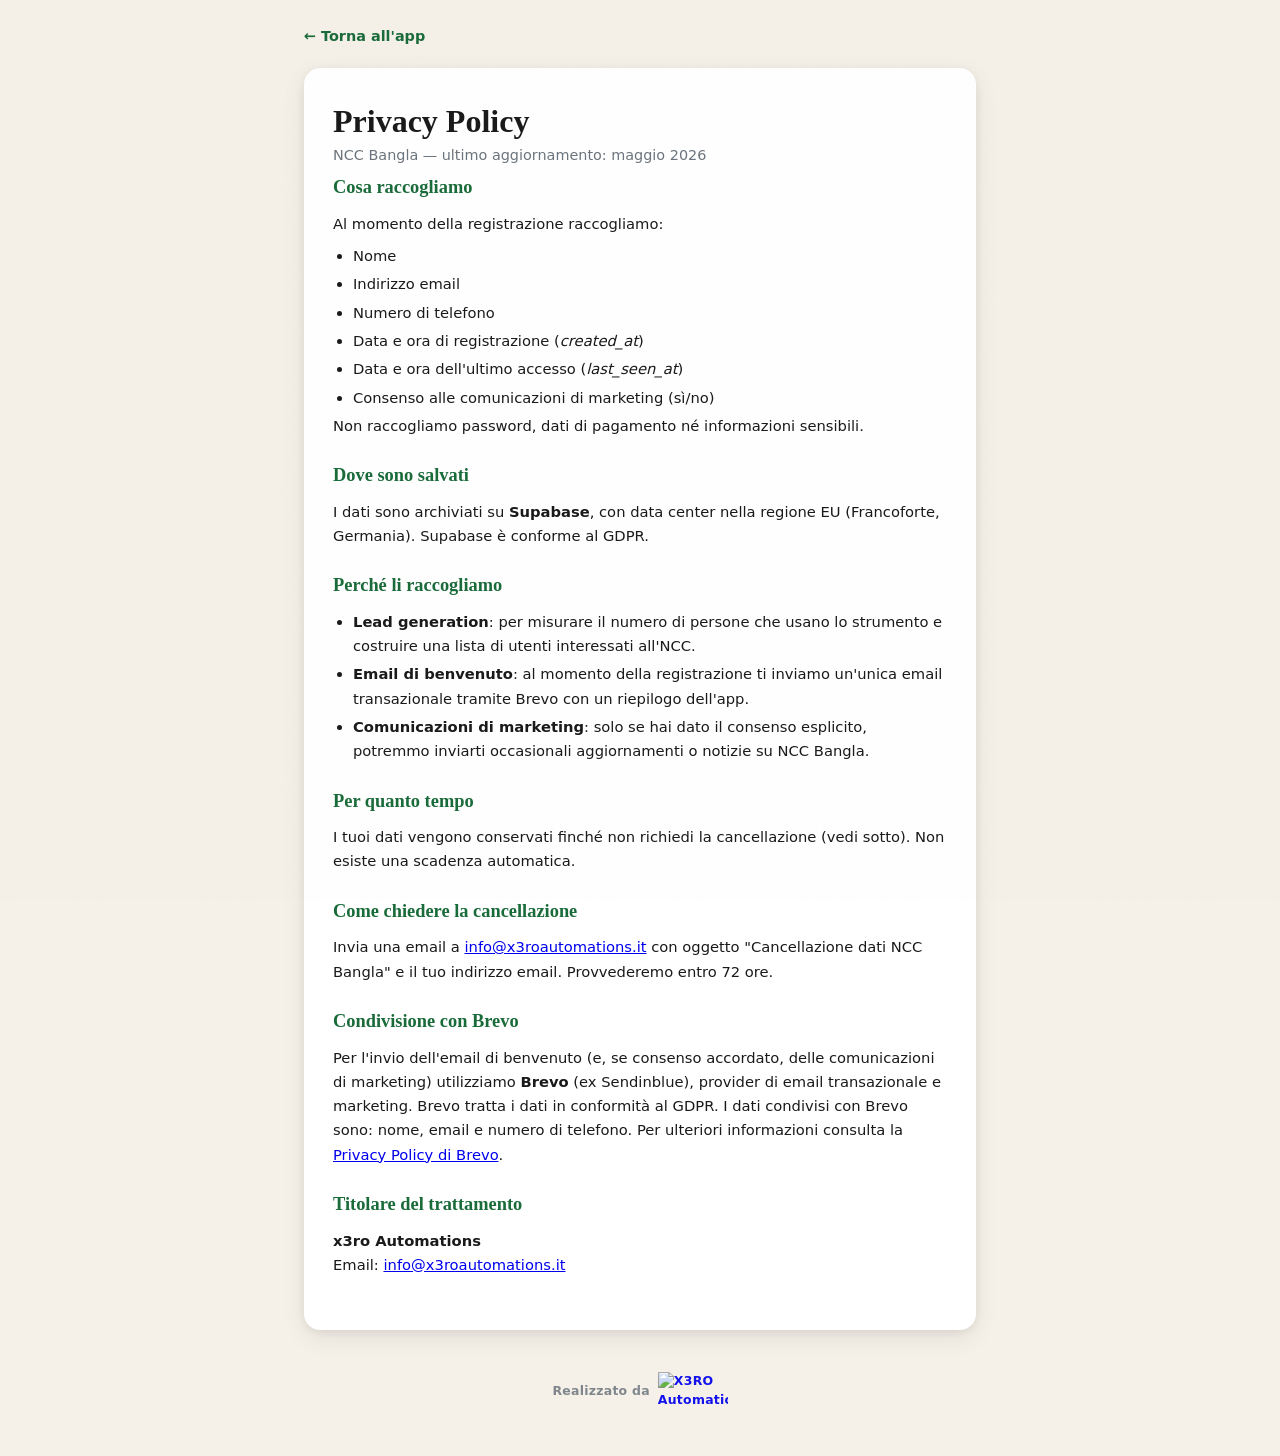
==== commit 212b8c4d: "fix: disclose phone sharing to Brevo, untrack orphan images, doc sync - privacy.html: the n8n workfl" ====
--- a/privacy.html
+++ b/privacy.html
@@ -4,7 +4,7 @@
   <meta charset="UTF-8">
   <meta name="viewport" content="width=device-width, initial-scale=1.0">
   <title>Privacy Policy — NCC Bangla</title>
-  <link rel="stylesheet" href="style.css?v=2">
+  <link rel="stylesheet" href="style.css?v=6">
 </head>
 <body>
 
@@ -14,7 +14,7 @@
 
     <div class="card privacy-card">
       <h1>Privacy Policy</h1>
-      <p class="privacy-subtitle">NCC Bangla — ultimo aggiornamento: maggio 2025</p>
+      <p class="privacy-subtitle">NCC Bangla — ultimo aggiornamento: maggio 2026</p>
 
       <section class="privacy-section">
         <h2>Cosa raccogliamo</h2>
@@ -56,7 +56,7 @@
 
       <section class="privacy-section">
         <h2>Condivisione con Brevo</h2>
-        <p>Per l'invio dell'email di benvenuto (e, se consenso accordato, delle comunicazioni di marketing) utilizziamo <strong>Brevo</strong> (ex Sendinblue), provider di email transazionale e marketing. Brevo tratta i dati in conformità al GDPR. I dati condivisi con Brevo sono: nome, email. Per ulteriori informazioni consulta la <a href="https://www.brevo.com/it/legal/privacypolicy/" target="_blank" rel="noopener">Privacy Policy di Brevo</a>.</p>
+        <p>Per l'invio dell'email di benvenuto (e, se consenso accordato, delle comunicazioni di marketing) utilizziamo <strong>Brevo</strong> (ex Sendinblue), provider di email transazionale e marketing. Brevo tratta i dati in conformità al GDPR. I dati condivisi con Brevo sono: nome, email e numero di telefono. Per ulteriori informazioni consulta la <a href="https://www.brevo.com/it/legal/privacypolicy/" target="_blank" rel="noopener">Privacy Policy di Brevo</a>.</p>
       </section>
 
       <section class="privacy-section">
--- a/style.css
+++ b/style.css
@@ -46,6 +46,11 @@
 
   --spring: cubic-bezier(0.34, 1.56, 0.64, 1);
   --smooth: cubic-bezier(0.22, 1, 0.36, 1);
+
+  /* Welcome screen palette — additive, used only by #welcome-overlay */
+  --gold:        #d4a64a;
+  --coral:       #e63946;
+  --cream-deep:  #ede4d3;
 }
 
 /* 2. Base */
@@ -1966,6 +1971,10 @@
   padding: 20px;
 }
 
+#splash-overlay[hidden] {
+  display: none;
+}
+
 .splash-card {
   background: var(--card);
   border-radius: var(--radius);
@@ -2081,23 +2090,18 @@
   cursor: not-allowed;
 }
 
-/* Error display */
+/* Error display — inline message; submit button is auto-re-enabled by setError(). */
 #splash-error {
   margin-top: 16px;
   padding: 12px 14px;
   background: var(--red-lt);
-  border: 1px solid rgba(206,43,55,0.2);
+  border: 1px solid rgba(206,43,55,0.25);
+  border-left: 4px solid var(--red);
   border-radius: var(--radius-sm);
   color: var(--red);
-  font-size: 0.9rem;
-  display: flex;
-  align-items: center;
-  justify-content: space-between;
-  gap: 12px;
-}
-
-.splash-retry-btn {
-  flex-shrink: 0;
+  font-size: 0.92rem;
+  font-weight: 500;
+  line-height: 1.45;
 }
 
 /* GDPR consent */
@@ -2247,3 +2251,367 @@
     width: 100%;
   }
 }
+
+/* ═══════════════════════════════════════
+   Welcome overlay — first-run only
+   Editorial / Italian magazine meets warm Bengali calligraphy.
+   Mirrors email-templates/welcome.html design language.
+   ═══════════════════════════════════════ */
+
+#welcome-overlay {
+  position: fixed;
+  inset: 0;
+  background: var(--cream-deep);
+  z-index: 1100;                /* above splash (1000) */
+  overflow-y: auto;
+  display: flex;
+  flex-direction: column;
+  align-items: center;
+  justify-content: flex-start;
+  padding: 32px 20px 60px;
+}
+
+#welcome-overlay[hidden] {
+  display: none;                /* override the explicit display:flex above (lesson learned) */
+}
+
+/* Top + bottom split-color accent bars (carryover signature from email) */
+.welcome-bar {
+  width: 100%;
+  max-width: 720px;
+  height: 8px;
+  background: linear-gradient(90deg,
+    var(--coral) 0%, var(--coral) 50%,
+    var(--green) 50%, var(--green) 100%);
+  flex-shrink: 0;
+  transform-origin: left center;
+}
+.welcome-bar-top    { margin-bottom: 28px; }
+.welcome-bar-bottom { margin-top: 36px; }
+
+/* Card */
+.welcome-card {
+  background: var(--card);
+  border-radius: 4px;           /* sharper than --radius — editorial, not bubbly */
+  padding: 40px 36px;
+  max-width: 640px;
+  width: 100%;
+  box-shadow:
+    0 1px 0 rgba(0,0,0,0.04),
+    0 12px 32px rgba(26,107,58,0.08),
+    0 24px 60px rgba(0,0,0,0.06);
+  border: 1px solid rgba(212,166,74,0.18);
+  position: relative;
+}
+
+/* Eyebrow / "Iscrizione confermata · ১" */
+.welcome-eyebrow {
+  font-family: 'Lora', Georgia, serif;
+  font-size: 0.72rem;
+  font-weight: 600;
+  letter-spacing: 0.28em;
+  text-transform: uppercase;
+  color: var(--gold);
+  margin-bottom: 22px;
+  text-align: center;
+}
+
+/* Headline row: Italian + gold underline + Bengali */
+.welcome-headline-row {
+  display: flex;
+  flex-direction: column;
+  align-items: center;
+  gap: 14px;
+  margin-bottom: 22px;
+}
+
+.welcome-headline-it {
+  font-family: 'Lora', Georgia, serif;
+  font-size: clamp(2.6rem, 7vw, 3.8rem);
+  font-weight: 700;
+  color: var(--green);
+  line-height: 1;
+  letter-spacing: -0.02em;
+  margin: 0;
+}
+
+.welcome-underline {
+  display: block;
+  width: 88px;
+  height: 3px;
+  background: var(--gold);
+  transform-origin: left center;
+}
+
+.welcome-headline-bn {
+  font-family: 'Noto Sans Bengali', 'Vrinda', sans-serif;
+  font-size: clamp(1.9rem, 5.4vw, 2.6rem);
+  font-weight: 700;
+  color: var(--coral);
+  line-height: 1;
+  margin: 0;
+}
+
+/* Subtitle — small bilingual line under the headline */
+.welcome-subtitle {
+  text-align: center;
+  font-size: 1.02rem;
+  color: var(--text-muted);
+  margin-bottom: 28px;
+}
+.welcome-subtitle span[lang="bn"] {
+  font-family: 'Noto Sans Bengali', 'Vrinda', sans-serif;
+  margin-left: 4px;
+}
+
+/* Device-local notice — red-bordered alert box (carryover from email) */
+.welcome-notice {
+  background: #fdf6f0;
+  border-left: 4px solid var(--coral);
+  border-radius: 2px;
+  padding: 16px 20px;
+  margin-bottom: 28px;
+}
+
+.welcome-notice-label {
+  display: inline-block;
+  font-family: 'Lora', Georgia, serif;
+  font-weight: 700;
+  font-size: 0.78rem;
+  letter-spacing: 0.16em;
+  text-transform: uppercase;
+  color: var(--coral);
+  margin-bottom: 8px;
+}
+.welcome-notice-label span[lang="bn"] {
+  font-family: 'Noto Sans Bengali', 'Vrinda', sans-serif;
+  letter-spacing: 0;
+  text-transform: none;
+}
+
+.welcome-notice p {
+  font-size: 0.94rem;
+  line-height: 1.55;
+  color: var(--text);
+  margin: 0;
+}
+.welcome-notice p + p {
+  margin-top: 8px;
+  font-family: 'Noto Sans Bengali', 'Vrinda', sans-serif;
+  color: #5d3a3a;
+}
+.welcome-notice strong {
+  color: var(--coral);
+}
+
+/* Tip cards — numbered serif label, alternating accent color border */
+.welcome-tips {
+  list-style: none;
+  padding: 0;
+  margin: 0 0 32px;
+  display: grid;
+  grid-template-columns: 1fr;
+  gap: 14px;
+}
+
+.welcome-tip {
+  position: relative;
+  background: #fefcf6;
+  border: 1px solid rgba(0,0,0,0.05);
+  border-left: 4px solid var(--gold);
+  border-radius: 2px;
+  padding: 18px 20px 18px 76px;
+  min-height: 72px;
+}
+.welcome-tip-2 { border-left-color: var(--coral); }
+.welcome-tip-3 { border-left-color: var(--green); }
+
+.welcome-tip-num {
+  position: absolute;
+  top: 14px;
+  left: 18px;
+  font-family: 'Lora', Georgia, serif;
+  font-size: 2.4rem;
+  font-weight: 700;
+  line-height: 1;
+  color: var(--gold);
+  opacity: 0.75;
+  letter-spacing: -0.02em;
+}
+.welcome-tip-2 .welcome-tip-num { color: var(--coral); }
+.welcome-tip-3 .welcome-tip-num { color: var(--green); }
+
+.welcome-tip h3 {
+  font-family: 'Lora', Georgia, serif;
+  font-size: 1.05rem;
+  font-weight: 700;
+  color: var(--text);
+  margin: 0 0 4px;
+}
+.welcome-tip p {
+  font-size: 0.92rem;
+  line-height: 1.5;
+  color: var(--text-muted);
+  margin: 0;
+}
+.welcome-tip p + p {
+  margin-top: 4px;
+  font-family: 'Noto Sans Bengali', 'Vrinda', sans-serif;
+  color: var(--coral);
+  font-weight: 500;
+}
+
+/* CTA — hard-shadow button, the signature flourish */
+.welcome-cta {
+  display: flex;
+  align-items: center;
+  justify-content: center;
+  gap: 8px;
+  width: 100%;
+  background: var(--green);
+  color: #fff;
+  font-family: 'Lora', Georgia, serif;
+  font-weight: 700;
+  font-size: 1.05rem;
+  letter-spacing: 0.04em;
+  padding: 16px 28px;
+  border: 2px solid var(--green);
+  border-radius: 4px;
+  cursor: pointer;
+  box-shadow: 6px 6px 0 var(--gold);
+  transition:
+    transform var(--transition-base),
+    box-shadow var(--transition-base),
+    background var(--transition-base);
+}
+.welcome-cta:hover {
+  transform: translate(-2px, -2px);
+  box-shadow: 8px 8px 0 var(--gold);
+  background: #155f32;
+}
+.welcome-cta:active {
+  transform: translate(2px, 2px);
+  box-shadow: 2px 2px 0 var(--gold);
+}
+.welcome-cta:focus-visible {
+  outline: 3px solid var(--gold);
+  outline-offset: 3px;
+}
+.welcome-cta-sep {
+  opacity: 0.5;
+  font-weight: 400;
+}
+.welcome-cta span[lang="bn"] {
+  font-family: 'Noto Sans Bengali', 'Vrinda', sans-serif;
+  font-weight: 600;
+  letter-spacing: 0;
+}
+
+/* ═══════════ Orchestrated entrance ═══════════ */
+
+@media (prefers-reduced-motion: no-preference) {
+
+  @keyframes welcomeBarSlide {
+    from { transform: scaleX(0); }
+    to   { transform: scaleX(1); }
+  }
+  @keyframes welcomeFadeUp {
+    from { opacity: 0; transform: translateY(20px); }
+    to   { opacity: 1; transform: translateY(0); }
+  }
+  @keyframes welcomeFadeIn {
+    from { opacity: 0; }
+    to   { opacity: 1; }
+  }
+  @keyframes welcomeHeadlineIt {
+    from { opacity: 0; clip-path: inset(0 100% 0 0); }
+    to   { opacity: 1; clip-path: inset(0 0 0 0); }
+  }
+  @keyframes welcomeUnderlineDraw {
+    from { transform: scaleX(0); opacity: 0.5; }
+    to   { transform: scaleX(1); opacity: 1; }
+  }
+  @keyframes welcomeHeadlineBn {
+    from { opacity: 0; transform: translateY(14px) rotate(-2deg); }
+    to   { opacity: 1; transform: translateY(0)    rotate(0); }
+  }
+  @keyframes welcomeStagger {
+    from { opacity: 0; transform: translateY(12px); }
+    to   { opacity: 1; transform: translateY(0); }
+  }
+  @keyframes welcomeCtaPop {
+    0%   { opacity: 0; transform: scale(0.9); }
+    60%  { opacity: 1; transform: scale(1.04); }
+    100% { opacity: 1; transform: scale(1); }
+  }
+
+  /* Bars */
+  .welcome-bar-top {
+    animation: welcomeBarSlide 320ms ease-out 0ms both;
+  }
+  .welcome-bar-bottom {
+    animation: welcomeBarSlide 320ms ease-out 200ms both;
+  }
+
+  /* Card body */
+  .welcome-card {
+    animation: welcomeFadeUp 460ms var(--smooth) 220ms both;
+  }
+
+  .welcome-eyebrow {
+    animation: welcomeFadeIn 380ms ease-out 500ms both;
+  }
+  .welcome-headline-it {
+    animation: welcomeHeadlineIt 620ms ease-out 620ms both;
+  }
+  .welcome-underline {
+    animation: welcomeUnderlineDraw 360ms ease-out 1100ms both;
+  }
+  .welcome-headline-bn {
+    animation: welcomeHeadlineBn 520ms var(--spring) 1280ms both;
+  }
+  .welcome-subtitle {
+    animation: welcomeStagger 420ms var(--smooth) 1500ms both;
+  }
+  .welcome-notice {
+    animation: welcomeStagger 460ms var(--smooth) 1700ms both;
+  }
+  .welcome-tip-1 { animation: welcomeStagger 440ms var(--smooth) 1880ms both; }
+  .welcome-tip-2 { animation: welcomeStagger 440ms var(--smooth) 2030ms both; }
+  .welcome-tip-3 { animation: welcomeStagger 440ms var(--smooth) 2180ms both; }
+  .welcome-cta {
+    animation: welcomeCtaPop 460ms var(--spring) 2380ms both;
+  }
+}
+
+/* ═══════════ Mobile (≤640px) ═══════════ */
+@media (max-width: 640px) {
+  #welcome-overlay {
+    padding: 18px 14px 40px;
+  }
+  .welcome-bar {
+    height: 4px;
+  }
+  .welcome-bar-top    { margin-bottom: 18px; }
+  .welcome-bar-bottom { margin-top: 22px; }
+  .welcome-card {
+    padding: 28px 22px;
+  }
+  .welcome-eyebrow {
+    font-size: 0.66rem;
+    letter-spacing: 0.22em;
+    margin-bottom: 16px;
+  }
+  .welcome-tip {
+    padding: 16px 18px 16px 64px;
+  }
+  .welcome-tip-num {
+    font-size: 2rem;
+    top: 14px;
+    left: 16px;
+  }
+  .welcome-cta {
+    padding: 14px 20px;
+    font-size: 1rem;
+  }
+}
